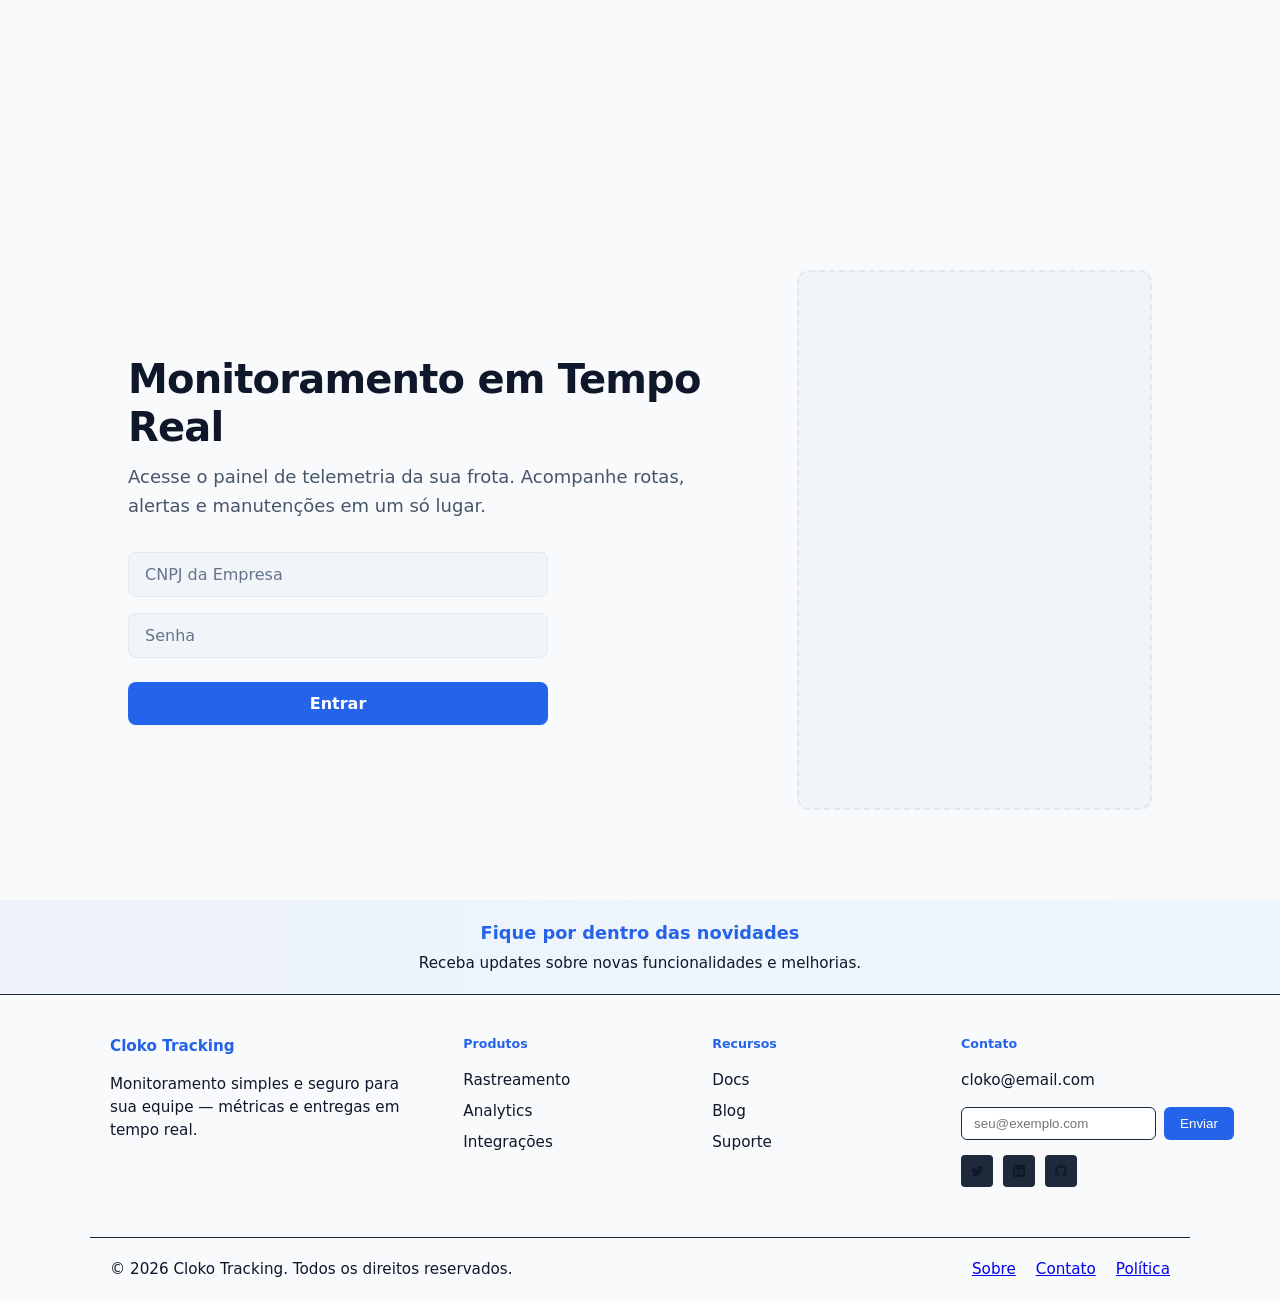
==== index.html @ 22829741 "fix: corrige identação do footer" ====
<!DOCTYPE html>
<html lang="pt-br">

<head>
    <meta charset="UTF-8">
    <meta name="viewport" content="width=device-width, initial-scale=1.0">
    <title>Cloko Tracking</title>
    <link rel="stylesheet" href="./variables.css">
    <link rel="stylesheet" href="./footer.css">
    <link rel="stylesheet" href="./style.css">
    <link rel="stylesheet" href="https://cdn.jsdelivr.net/npm/bootstrap-icons@1.10.5/font/bootstrap-icons.css">
</head>

<body>
    <header>
        <div class="navbar"></div>
    </header>

    <main>
        <div class="content">
            <div class="introduction">
                <div class="form-container">
                    <h1 class="title">Monitoramento em Tempo Real</h1>
                    <p class="title-legend">Acesse o painel de telemetria da sua frota. Acompanhe rotas, alertas e
                        manutenções em um só lugar.</p>
                    <form action="" method="post">
                        <div class="form-inputs-container">
                            <input type="text" name="cnpj" id="cnpj" placeholder="CNPJ da Empresa">
                            <input type="password" name="password" id="password" placeholder="Senha">
                            <button type="submit" class="btn-login">Entrar</button>
                        </div>
                    </form>
                </div>

                <div class="image-container"></div>
            </div>
        </div>
    </main>
    <footer class="site-footer">
        <div class="footer-cta">
            <div class="container">
                <h3>Fique por dentro das novidades</h3>
                <p>Receba updates sobre novas funcionalidades e melhorias.</p>
            </div>
        </div>

        <div class="container footer-content">
            <div class="footer-col about">
                <h4>Cloko Tracking</h4>
                <p>Monitoramento simples e seguro para sua equipe — métricas e entregas em tempo real.</p>
            </div>

            <div class="footer-col">
                <h5>Produtos</h5>
                <ul>
                    <li><a href="#">Rastreamento</a></li>
                    <li><a href="#">Analytics</a></li>
                    <li><a href="#">Integrações</a></li>
                </ul>
            </div>

            <div class="footer-col">
                <h5>Recursos</h5>
                <ul>
                    <li><a href="#">Docs</a></li>
                    <li><a href="#">Blog</a></li>
                    <li><a href="#">Suporte</a></li>
                </ul>
            </div>

            <div class="footer-col contact">
                <h5>Contato</h5>
                <a href="mailto:cloko@email.com" class="email-link">cloko@email.com</a>
                <form class="contact-form">
                    <input type="email" placeholder="seu@exemplo.com" required>
                    <button type="submit" class="btn-footer">Enviar</button>
                </form>
                <div class="socials">
                    <a href="#" aria-label="Twitter"><i class="bi bi-twitter" aria-hidden="true"></i></a>
                    <a href="#" aria-label="LinkedIn"><i class="bi bi-linkedin" aria-hidden="true"></i></a>
                    <a href="#" aria-label="GitHub"><i class="bi bi-github" aria-hidden="true"></i></a>
                </div>
            </div>
        </div>

        <div class="container footer-meta">
            <p>© 2026 Cloko Tracking. Todos os direitos reservados.</p>
            <nav class="footer-links">
                <a href="#">Sobre</a>
                <a href="#">Contato</a>
                <a href="#">Política</a>
            </nav>
        </div>
    </footer>
</body>

</html>
---- variables.css ----
* {
    margin: 0;
    padding: 0;
    box-sizing: border-box;
}
:root {
  --color-primary: #2563EB;
  --color-primary-hover: #1D4ED8;
  --color-secondary: #1E293B;
  --color-accent: #38BDF8;

  --color-success: #10B981;
  --color-error: #DC2626;
  --color-warning: #F59E0B;
  
  --status-offline: #9CA3AF;
  --status-offline-bg: #F3F4F6;

  --bg-app: #F8FAFC;
  --bg-panel: #FFFFFF;
  --bg-map-overlay: rgba(255, 255, 255, 0.9);
  --bg-input: #F1F5F9;

  --font-sans: 'Inter', system-ui, -apple-system, sans-serif;
  --font-mono: 'JetBrains Mono', 'Courier New', monospace;

  --text-primary: #0F172A;
  --text-secondary: #475569;
  --text-tertiary: #64748B;
  --text-inverse: #FFFFFF;

  --text-xs: 0.75rem;
  --text-sm: 0.875rem;
  --text-base: 1rem;
  --text-lg: 1.125rem;
  --text-xl: 1.25rem;
  --text-title: 2.5rem;

  --border-color: #E2E8F0;
  --border-radius-sm: 4px;
  --border-radius-md: 8px;
  --border-radius-lg: 12px;
  --border-radius-full: 5%;

  --space-1: 0.25rem;      
  --space-2: 0.5rem;       
  --space-3: 0.75rem;      
  --space-4: 1rem;
  --space-6: 1.5rem;
  --space-8: 2rem;
  --shadow-sm: 0 1px 2px 0 rgba(0, 0, 0, 0.05);
  --shadow-md: 0 4px 6px -1px rgba(0, 0, 0, 0.1);
}

@media (prefers-color-scheme: dark) {
  :root {
    --bg-app: #0F172A;
    --bg-panel: #1E293B;
    --text-primary: #F8FAFC;
    --text-secondary: #CBD5E1;
    --border-color: #334155;
  }
}
---- footer.css ----
.site-footer {
    width: 100%;
    background: var(--bg-app);
    color: var(--text-primary);
    font-size: 0.95rem;
    line-height: 1.5;
}

.site-footer .container {
    max-width: 1100px;
    margin: 0 auto;
    padding: 20px;
}

.footer-cta {
    background: linear-gradient(90deg, rgba(37, 99, 235, 0.05), rgba(56, 189, 248, 0.05));
    border-bottom: 1px solid var(--color-secondary);
    text-align: center;
}

.footer-cta h3 {
    color: var(--color-primary);
    margin-bottom: 5px;
}

.footer-content {
    display: flex;
    flex-wrap: wrap;
    gap: 40px;
    padding-top: 40px !important;
}

.footer-col {
    flex: 1;
    min-width: 200px;
}

.footer-col.about {
    flex: 1.5;
}

.footer-col h4,
.footer-col h5 {
    color: var(--color-primary);
    margin-bottom: 15px;
}

.footer-col ul {
    list-style: none;
    padding: 0;
}

.footer-col li {
    margin-bottom: 8px;
}

.footer-col a {
    color: inherit;
    text-decoration: none;
    transition: 0.2s;
}

.footer-col a:hover {
    color: var(--color-primary);
    text-decoration: underline;
}

.contact-form {
    display: flex;
    gap: 8px;
    margin: 15px 0;
}

.contact-form input {
    flex: 1;
    padding: 8px 12px;
    border: 1px solid var(--color-secondary);
    border-radius: 6px;
    background: #fff;
}

.btn-footer {
    background: var(--color-primary);
    color: white;
    border: none;
    padding: 8px 16px;
    border-radius: 6px;
    cursor: pointer;
}

.socials {
    display: flex;
    gap: 10px;
}

.socials a {
    width: 32px;
    height: 32px;
    display: flex;
    align-items: center;
    justify-content: center;
    background: var(--color-secondary);
    border-radius: 4px;
    font-size: 12px;
    font-weight: bold;
}

.footer-meta {
    display: flex;
    justify-content: space-between;
    align-items: center;
    border-top: 1px solid var(--color-secondary);
    margin-top: 30px !important;
    padding: 20px !important;
    flex-wrap: wrap;
    gap: 15px;
}

.footer-links {
    display: flex;
    gap: 20px;
}

@media (max-width: 768px) {

    .footer-content,
    .footer-meta {
        flex-direction: column;
        text-align: center;
    }

    .contact-form {
        flex-direction: column;
    }

    .socials {
        justify-content: center;
    }

    .footer-links {
        justify-content: center;
    }
}
---- style.css ----
body {
    font-family: var(--font-sans);
    background-color: var(--bg-app);
    color: var(--text-primary);
    min-height: 100vh;
}

/* Navbar */
.navbar {
    height: 10vh;
}

/* Main */
.content {
    height: 90vh;
}

.introduction {
    display: flex;
    align-items: center;
    justify-content: space-between;
    gap: var(--space-8);
    padding: 0 8rem;
    min-height: 100vh;
}

.form-container {
    display: flex;
    flex-direction: column;
    justify-content: center;
}

.image-container {
    width: 50%;
    height: 60vh;
    background-color: var(--bg-input);
    border-radius: var(--border-radius-lg);
    border: 2px dashed var(--border-color);
}

.title {
    font-size: var(--text-title);
    color: var(--text-primary);
    font-weight: 800;
    line-height: 1.2;
    margin-bottom: var(--space-3);
    letter-spacing: -0.02em;
}

.title-legend {
    font-size: var(--text-lg);
    color: var(--text-secondary);
    line-height: 1.6;
    margin-bottom: var(--space-8);
    max-width: 90%;
}

.form-inputs-container {
    display: flex;
    flex-direction: column;
    gap: var(--space-4);
    max-width: 420px;
}

.form-inputs-container input {
    width: 100%;
    padding: var(--space-3) var(--space-4);
    font-size: var(--text-base);
    font-family: var(--font-sans);
    color: var(--text-primary);
    background-color: var(--bg-input);
    border: 1px solid var(--border-color);
    border-radius: var(--border-radius-md);
    outline: none;
    transition: all 0.2s ease-in-out;
}

.form-inputs-container input::placeholder {
    color: var(--text-tertiary);
}
.form-inputs-container input:focus {
    border-color: var(--color-primary);
    background-color: var(--bg-panel);
    box-shadow: 0 0 0 3px rgba(37, 99, 235, 0.2);
}

.btn-login {
    background-color: var(--color-primary);
    color: var(--text-inverse);
    font-size: var(--text-base);
    font-weight: 600;
    font-family: var(--font-sans);
    padding: var(--space-3) var(--space-4);
    margin-top: var(--space-2);
    border: none;
    border-radius: var(--border-radius-md);
    cursor: pointer;
    transition: all 0.2s ease;
    box-shadow: var(--shadow-sm);
    display: flex;
    justify-content: center;
    align-items: center;
}
.btn-login:hover {
    background-color: var(--color-primary-hover);
    box-shadow: var(--shadow-md);
    transform: translateY(-1px);
}
.btn-login:active {
    transform: translateY(1px);
}
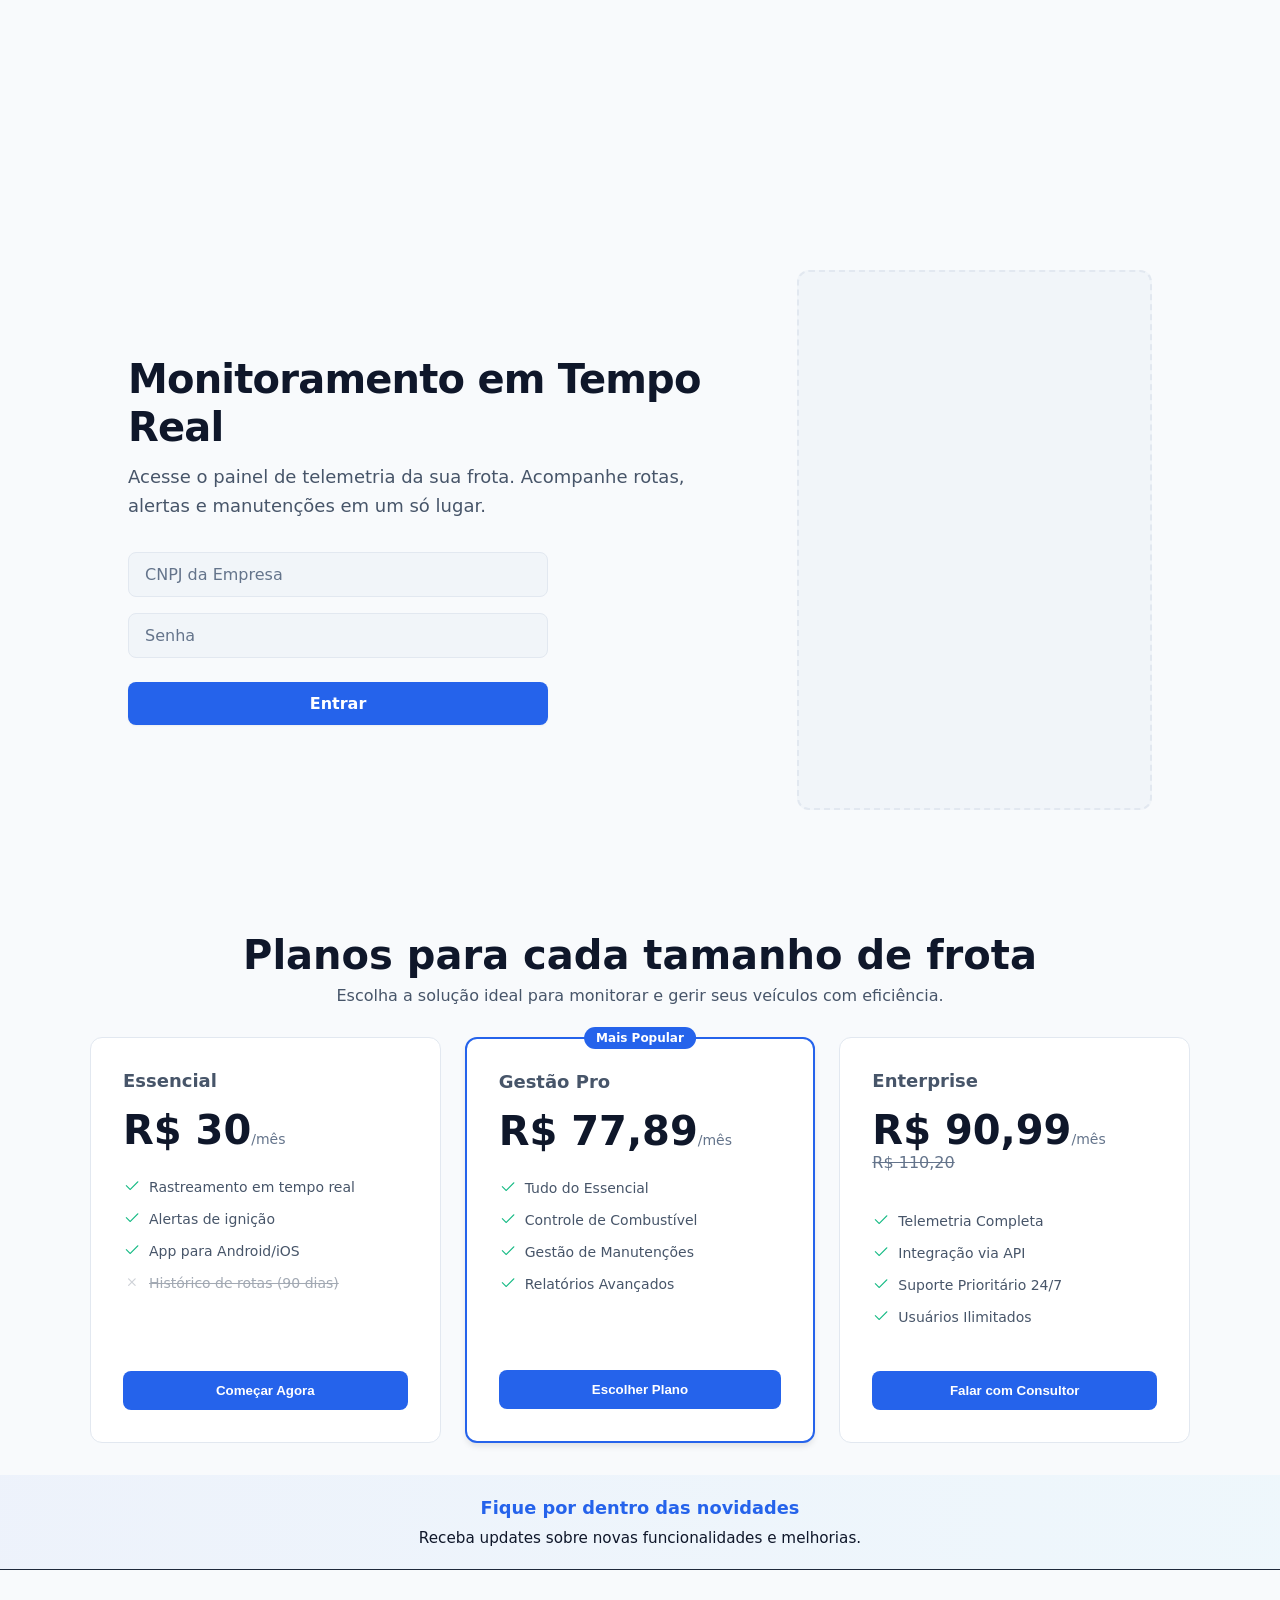
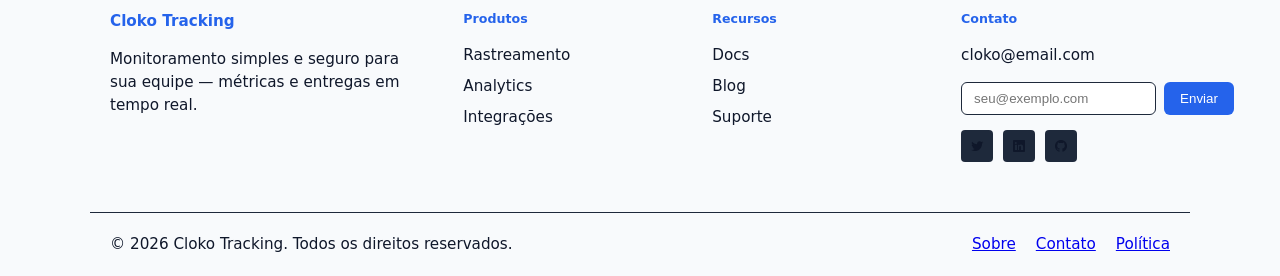
==== commit f3f6da37: "feat: cria seção planos e precos" ====
--- a/index.html
+++ b/index.html
@@ -35,6 +35,62 @@
                 <div class="image-container"></div>
             </div>
         </div>
+        <section class="pricing">
+            <div class="container">
+                <header class="pricing-header">
+                    <h2 class="section-title">Planos para cada tamanho de frota</h2>
+                    <p>Escolha a solução ideal para monitorar e gerir seus veículos com eficiência.</p>
+                </header>
+
+                <div class="pricing-container">
+                    <div class="pricing-card">
+                        <div class="card-header">
+                            <h4>Essencial</h4>
+                            <div class="price">R$ 30<span>/mês</span></div>
+                        </div>
+                        <ul class="features">
+                            <li><i class="bi bi-check2"></i> Rastreamento em tempo real</li>
+                            <li><i class="bi bi-check2"></i> Alertas de ignição</li>
+                            <li><i class="bi bi-check2"></i> App para Android/iOS</li>
+                            <li class="disabled"><i class="bi bi-x"></i> Histórico de rotas (90 dias)</li>
+                        </ul>
+                        <button class="btn-primary">Começar Agora</button>
+                    </div>
+
+                    <div class="pricing-card featured">
+                        <div class="card-header">
+                            <span class="badge">Mais Popular</span>
+                            <h4>Gestão Pro</h4>
+                            <div class="price">R$ 77,89<span>/mês</span></div>
+                        </div>
+                        <ul class="features">
+                            <li><i class="bi bi-check2"></i> Tudo do Essencial</li>
+                            <li><i class="bi bi-check2"></i> Controle de Combustível</li>
+                            <li><i class="bi bi-check2"></i> Gestão de Manutenções</li>
+                            <li><i class="bi bi-check2"></i> Relatórios Avançados</li>
+                        </ul>
+                        <button class="btn-primary">Escolher Plano</button>
+                    </div>
+
+                    <div class="pricing-card">
+                        <div class="card-header">
+                            <h4>Enterprise</h4>
+                            <div class="price-wrapper">
+                                <div class="price">R$ 90,99<span>/mês</span></div>
+                                <span class="old-price">R$ 110,20</span>
+                            </div>
+                        </div>
+                        <ul class="features">
+                            <li><i class="bi bi-check2"></i> Telemetria Completa</li>
+                            <li><i class="bi bi-check2"></i> Integração via API</li>
+                            <li><i class="bi bi-check2"></i> Suporte Prioritário 24/7</li>
+                            <li><i class="bi bi-check2"></i> Usuários Ilimitados</li>
+                        </ul>
+                        <button class="btn-primary">Falar com Consultor</button>
+                    </div>
+                </div>
+            </div>
+        </section>
     </main>
     <footer class="site-footer">
         <div class="footer-cta">
--- a/style.css
+++ b/style.css
@@ -78,6 +78,7 @@
 .form-inputs-container input::placeholder {
     color: var(--text-tertiary);
 }
+
 .form-inputs-container input:focus {
     border-color: var(--color-primary);
     background-color: var(--bg-panel);
@@ -101,11 +102,182 @@
     justify-content: center;
     align-items: center;
 }
+
 .btn-login:hover {
     background-color: var(--color-primary-hover);
     box-shadow: var(--shadow-md);
     transform: translateY(-1px);
 }
+
 .btn-login:active {
     transform: translateY(1px);
 }
+
+.pricing {
+    padding: var(--space-8) 20px;
+    background: var(--bg-app);
+}
+
+.pricing-header {
+    text-align: center;
+    margin-bottom: var(--space-8);
+}
+
+.pricing-header h2 {
+    font-size: var(--text-title);
+    color: var(--text-primary);
+    margin-bottom: var(--space-2);
+}
+
+.pricing-header p {
+    color: var(--text-secondary);
+}
+
+.pricing-container {
+    max-width: 1100px;
+    margin: 0 auto;
+    display: flex;
+    flex-wrap: wrap;
+    gap: var(--space-6);
+    justify-content: center;
+    align-items: stretch;
+}
+
+.pricing-card {
+    flex: 1 1 calc(33.333% - var(--space-6));
+    min-width: 280px;
+    background: var(--bg-panel);
+    border: 1px solid var(--border-color);
+    border-radius: var(--border-radius-lg);
+    padding: var(--space-8);
+    display: flex;
+    flex-direction: column;
+    transition: transform 0.2s ease, box-shadow 0.2s ease;
+}
+
+.pricing-card:hover {
+    transform: translateY(-4px);
+    box-shadow: var(--shadow-md);
+}
+
+.pricing-card.featured {
+    border: 2px solid var(--color-primary);
+    position: relative;
+    box-shadow: var(--shadow-md);
+}
+
+.pricing-card.featured .badge {
+    position: absolute;
+    top: -12px;
+    left: 50%;
+    transform: translateX(-50%);
+    background: var(--color-primary);
+    color: var(--text-inverse);
+    padding: 4px 12px;
+    border-radius: 20px;
+    font-size: var(--text-xs);
+    font-weight: 600;
+}
+
+.card-header h4 {
+    color: var(--text-secondary);
+    font-size: var(--text-lg);
+    margin-bottom: var(--space-4);
+}
+
+.price {
+    font-size: var(--text-title);
+    font-weight: 700;
+    color: var(--text-primary);
+    margin-bottom: var(--space-6);
+}
+
+.price span {
+    font-size: var(--text-sm);
+    color: var(--text-tertiary);
+    font-weight: 400;
+}
+
+.features {
+    list-style: none;
+    padding: 0;
+    margin-bottom: var(--space-8);
+    flex-grow: 1;
+}
+
+.features li {
+    display: flex;
+    align-items: center;
+    gap: 8px;
+    margin-bottom: var(--space-3);
+    font-size: var(--text-sm);
+    color: var(--text-secondary);
+}
+
+.features li i {
+    color: var(--color-success);
+    font-size: 1.1rem;
+}
+
+.features li.disabled {
+    opacity: 0.5;
+    text-decoration: line-through;
+}
+
+.features li.disabled i {
+    color: var(--status-offline);
+}
+
+.btn-primary {
+    width: 100%;
+    background: var(--color-primary);
+    color: var(--text-inverse);
+    border: none;
+    padding: var(--space-3) var(--space-4);
+    border-radius: var(--border-radius-md);
+    font-weight: 600;
+    cursor: pointer;
+    transition: background 0.2s;
+}
+
+.btn-primary:hover {
+    background: var(--color-primary-hover);
+}
+
+@media (max-width: 900px) {
+    .pricing-card {
+        flex: 1 1 calc(50% - var(--space-6));
+    }
+}
+
+@media (max-width: 600px) {
+    .pricing-card {
+        flex: 1 1 100%;
+    }
+
+    .pricing-header h2 {
+        font-size: var(--text-xl);
+    }
+}
+
+.price-wrapper {
+    display: flex;
+    flex-direction: column;
+    margin-bottom: var(--space-6);
+    min-height: 80px;
+}
+
+.old-price {
+    font-size: var(--text-base);
+    color: var(--text-tertiary);
+    text-decoration: line-through;
+    margin-bottom: 2px;
+}
+
+.price-wrapper .price {
+    margin-bottom: 0;
+}
+
+.pricing-card:not(:has(.old-price)) .price-wrapper {
+    justify-content: flex-end;
+}
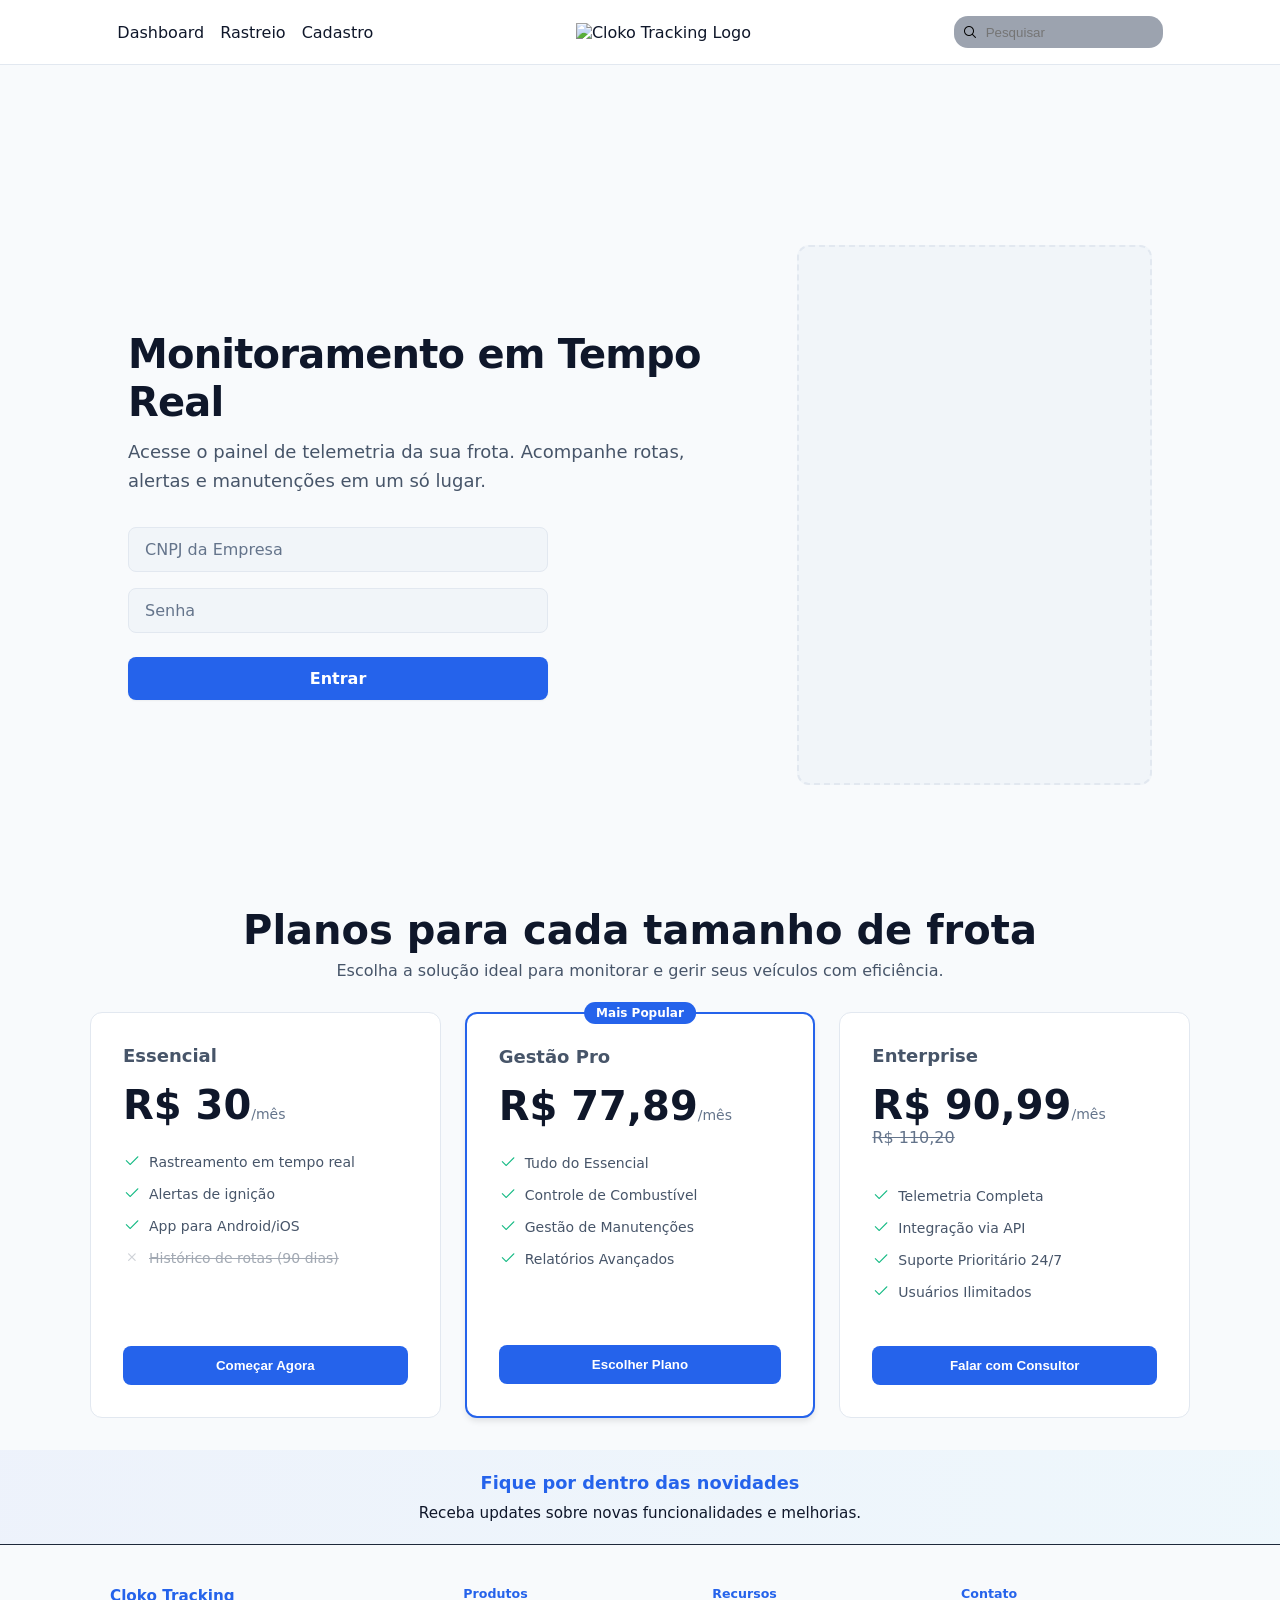
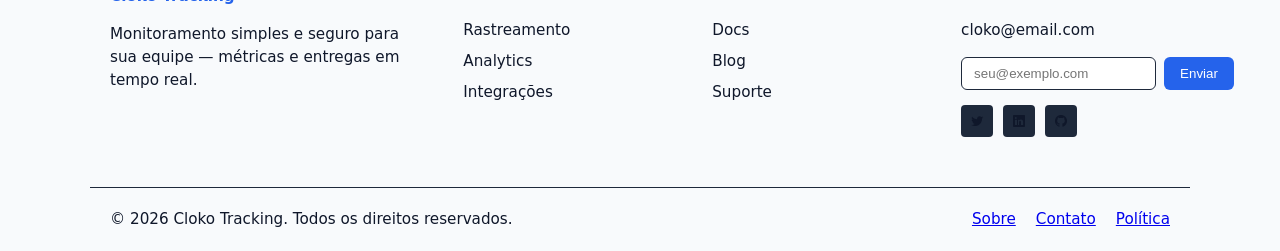
==== commit 973689e8: "Nav Bar" ====
--- a/index.html
+++ b/index.html
@@ -10,10 +10,24 @@
     <link rel="stylesheet" href="./style.css">
     <link rel="stylesheet" href="https://cdn.jsdelivr.net/npm/bootstrap-icons@1.10.5/font/bootstrap-icons.css">
 </head>
-
 <body>
     <header>
-        <div class="navbar"></div>
+        <div class="navbar">
+            <div class="navbar-left">
+                <a href="#" class="nav-item">Dashboard</a>
+                <a href="#" class="nav-item">Rastreio</a>
+                <a href="#" class="nav-item">Cadastro</a>
+            </div>
+            <div class="navbar-center">
+                <img src="assets/logo22.png" alt="Cloko Tracking Logo" class="logo">
+            </div>
+            <div class="navbar-rigth">
+                <div class="search-bar">
+                    <img src="assets/lupa.png" alt="Lupa">
+                    <input type="text" placeholder="Pesquisar">
+                </div>
+            </div>
+        </div>
     </header>
 
     <main>
--- a/style.css
+++ b/style.css
@@ -7,7 +7,64 @@
 
 /* Navbar */
 .navbar {
-    height: 10vh;
+    width: 100%;
+    display: flex;
+    justify-content: space-around;
+    align-items: center;
+    padding: var(--space-4);
+    background-color: var(--bg-panel);
+    border-bottom: 1px solid var(--border-color);
+}
+
+.navbar-left {
+    display: flex;
+    justify-content: space-around;
+    align-items: center;
+}
+
+.navbar-left > a {
+    margin: 0;
+}
+
+.navbar-center {
+    /* flex: 1; */
+    justify-content: center;
+}
+
+.navbar-left {
+    gap: 16px;
+}
+
+.logo {
+    width: 120px;
+}
+
+.search-bar {
+    background-color: var(--status-offline);
+    display: flex;
+    align-items: center;
+    gap: 8px;
+    padding: 8px;
+    border-radius: 14px;
+}
+
+.search-bar input{
+    background-color: var(--status-offline);
+    border: none;
+    background: transparent;
+    outline: none;
+    
+}
+
+.nav-item {
+    margin-left: var(--space-4);
+    text-decoration: none;
+    color: var(--text-primary);
+    font-weight: 500;
+}
+
+.nav-item:hover {
+    color: var(--color-primary);
 }
 
 /* Main */
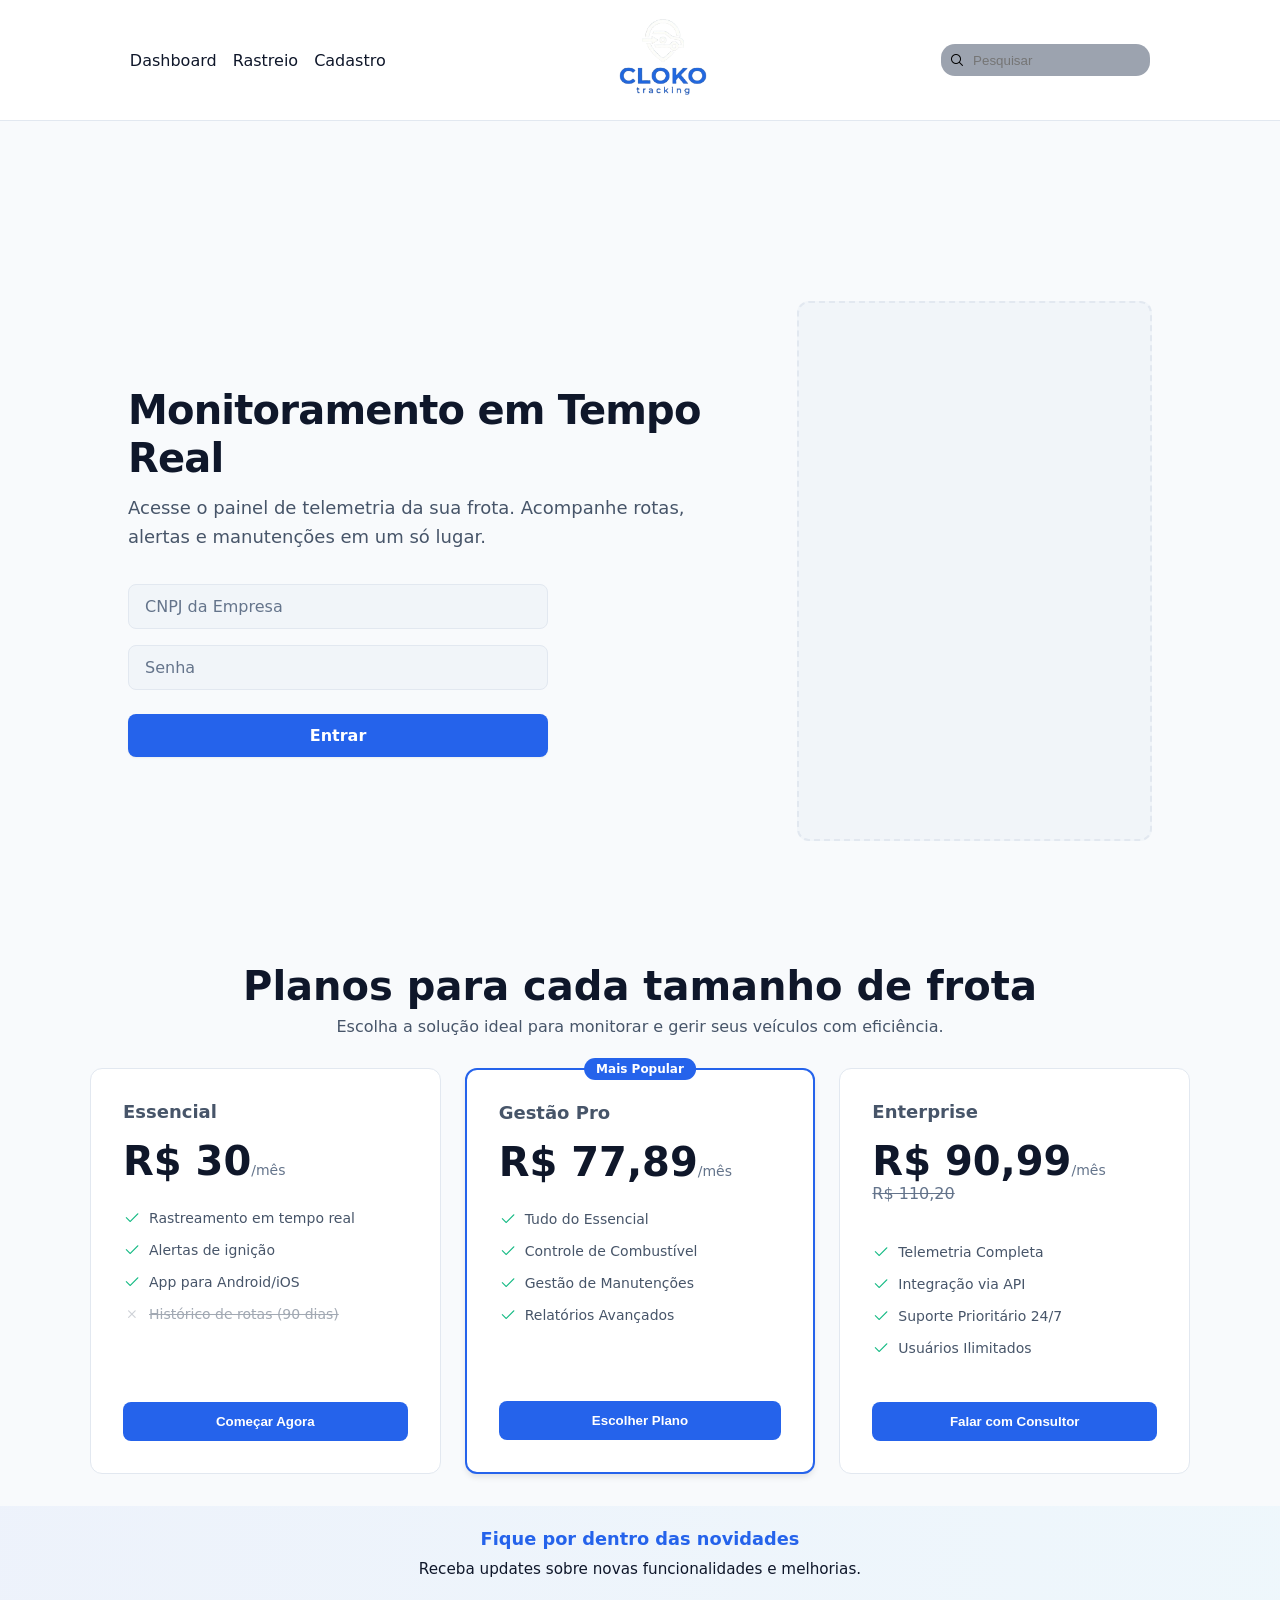
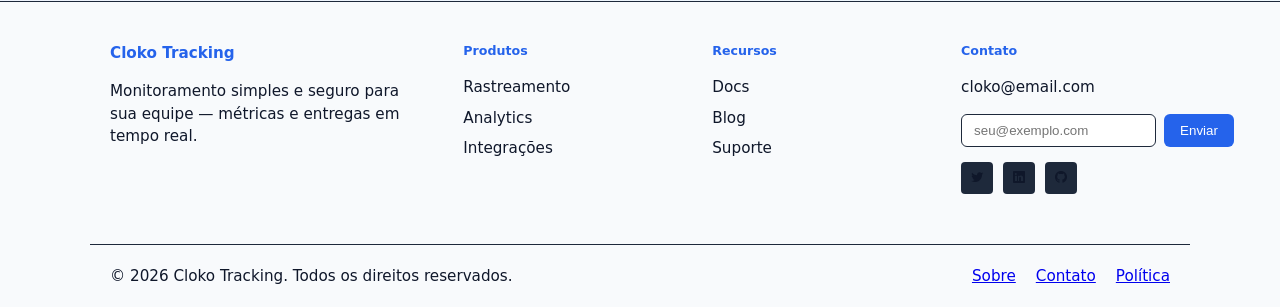
==== commit cf32412c: "Corrigindo logo" ====
--- a/index.html
+++ b/index.html
@@ -19,7 +19,7 @@
                 <a href="#" class="nav-item">Cadastro</a>
             </div>
             <div class="navbar-center">
-                <img src="assets/logo22.png" alt="Cloko Tracking Logo" class="logo">
+                <img src="assets/logo_light.png" alt="Cloko Tracking Logo" class="logo">
             </div>
             <div class="navbar-rigth">
                 <div class="search-bar">
--- a/style.css
+++ b/style.css
@@ -36,7 +36,7 @@
 }
 
 .logo {
-    width: 120px;
+    width: 100px;
 }
 
 .search-bar {
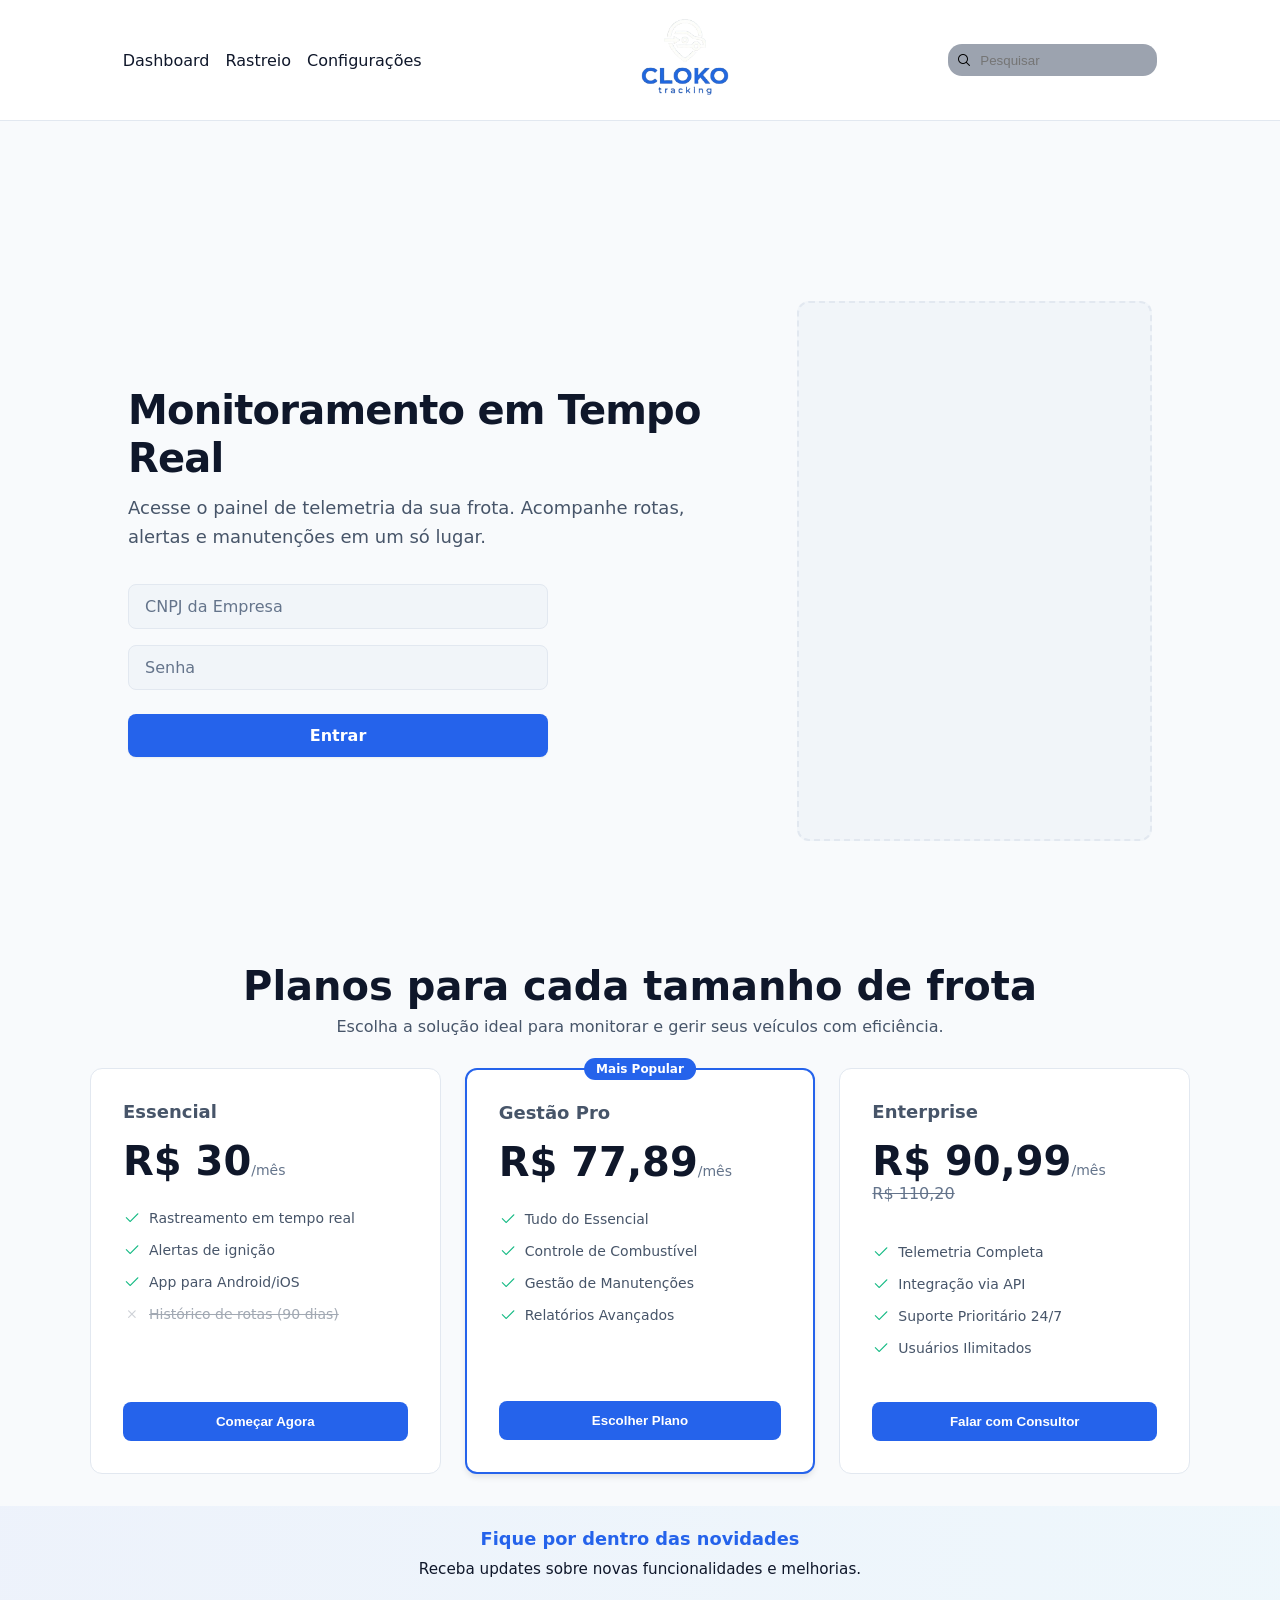
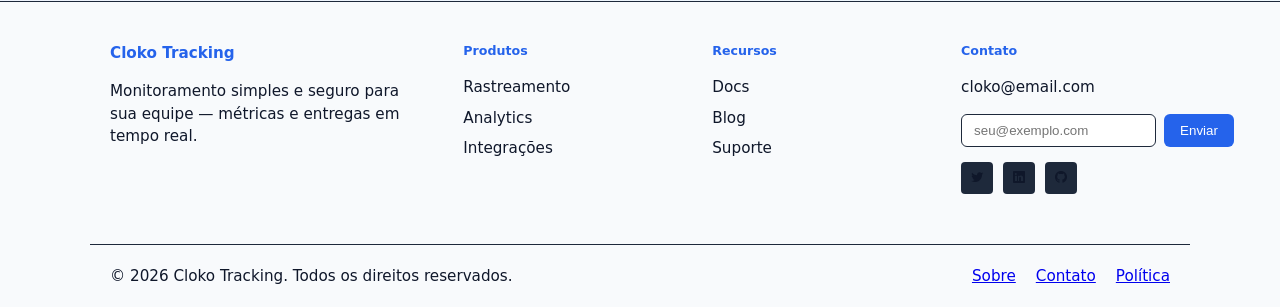
==== commit 343818c8: "update: criação de configurações" ====
--- a/index.html
+++ b/index.html
@@ -10,13 +10,14 @@
     <link rel="stylesheet" href="./style.css">
     <link rel="stylesheet" href="https://cdn.jsdelivr.net/npm/bootstrap-icons@1.10.5/font/bootstrap-icons.css">
 </head>
+
 <body>
     <header>
         <div class="navbar">
             <div class="navbar-left">
                 <a href="#" class="nav-item">Dashboard</a>
                 <a href="#" class="nav-item">Rastreio</a>
-                <a href="#" class="nav-item">Cadastro</a>
+                <a href="#" class="nav-item">Configurações</a>
             </div>
             <div class="navbar-center">
                 <img src="assets/logo_light.png" alt="Cloko Tracking Logo" class="logo">
